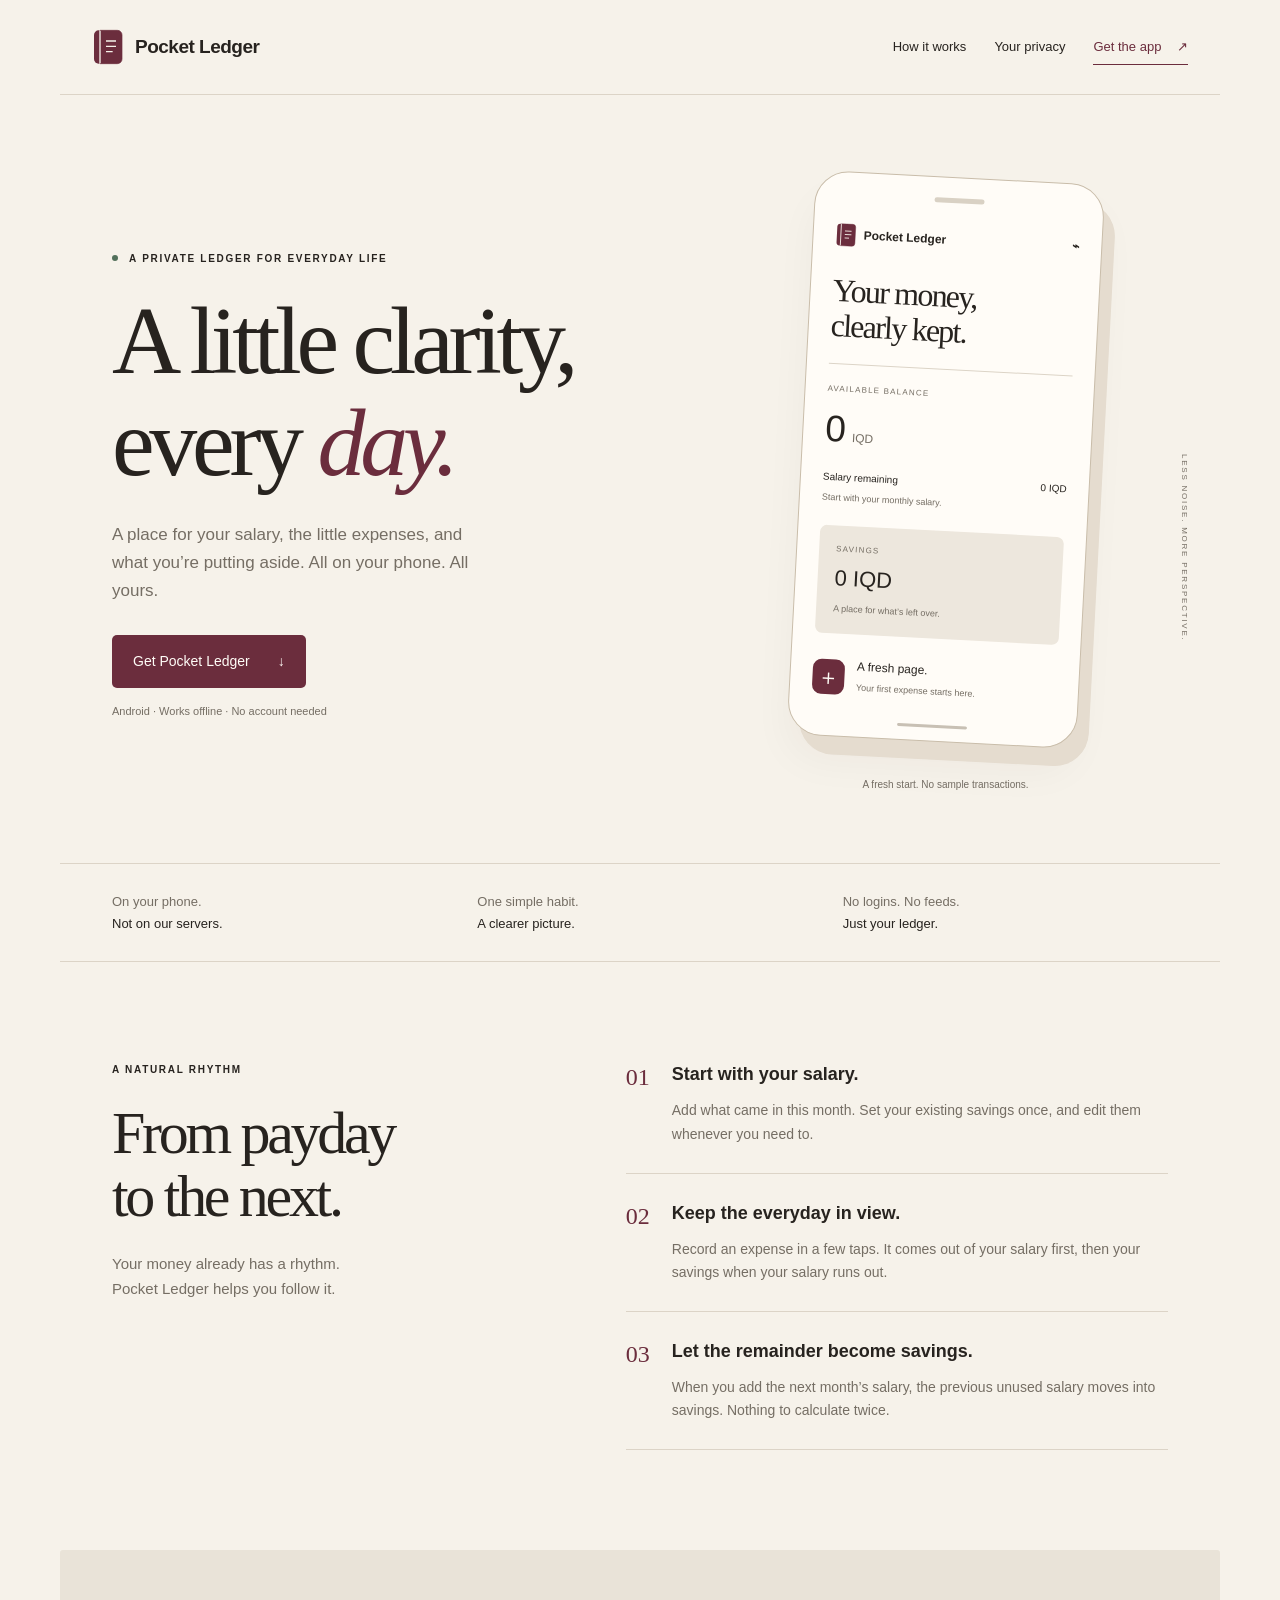
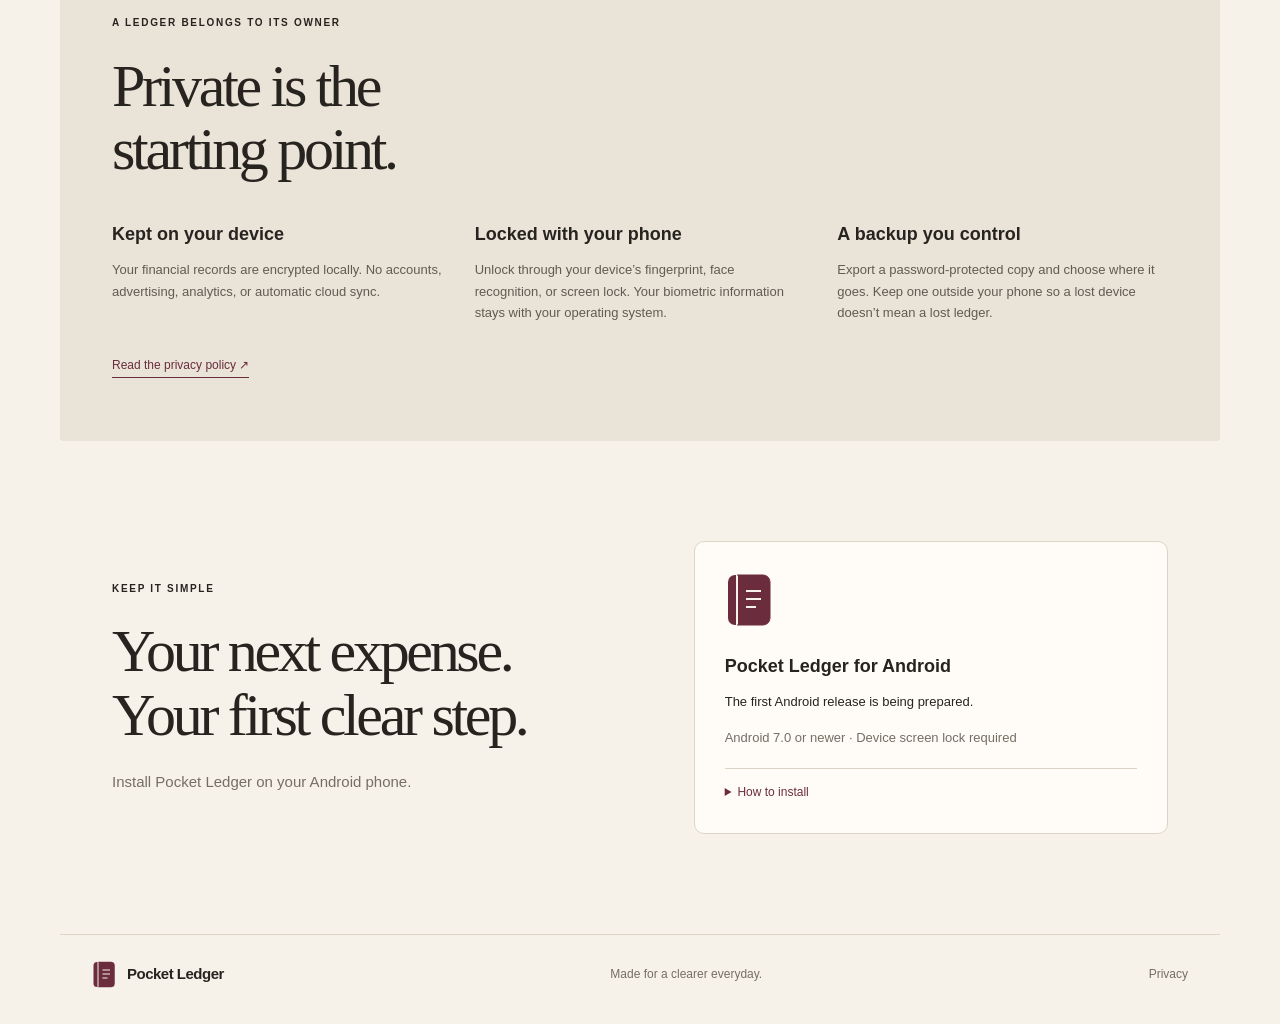
==== landing/index.html @ f889f4fb "Add offline Flutter expense tracker, landing page and cloud build workflows Include salary and savin" ====
<!doctype html>
<html lang="en"><head><meta charset="utf-8"><meta name="viewport" content="width=device-width,initial-scale=1"><meta name="description" content="Pocket Ledger is a private, offline expense tracker for Android. Keep your salary, expenses and savings clearly together."><meta name="theme-color" content="#6b2d3d"><title>Pocket Ledger — A little clarity, every day.</title><link rel="icon" href="icon.svg" type="image/svg+xml"><link rel="stylesheet" href="style.css"></head>
<body><header><a class="brand" href="#" aria-label="Pocket Ledger home"><img src="icon.svg" width="32" height="38" alt="">Pocket Ledger</a><nav aria-label="Main"><a href="#how">How it works</a><a href="#privacy">Your privacy</a><a class="nav-download" href="#download">Get the app <span aria-hidden="true">↗</span></a></nav></header>
<main><section class="hero"><div class="hero-copy"><p class="kicker"><span></span> A private ledger for everyday life</p><h1>A little clarity,<br>every <em>day.</em></h1><p class="intro">A place for your salary, the little expenses, and what you’re putting aside. All on your phone. All yours.</p><a class="button" href="#download">Get Pocket Ledger <span aria-hidden="true">↓</span></a><p class="quiet">Android · Works offline · No account needed</p></div><div class="hero-object"><div class="vertical-caption" aria-hidden="true">LESS NOISE. MORE PERSPECTIVE.</div><div class="phone" role="img" aria-label="Illustration of a new, empty Pocket Ledger: zero available balance, no salary yet, and zero savings."><div class="speaker"></div><div class="phone-head"><img src="icon.svg" width="21" height="25" alt=""> Pocket Ledger <span aria-hidden="true">⌁</span></div><h2>Your money,<br>clearly kept.</h2><div class="phone-rule"></div><p class="tiny-label">AVAILABLE BALANCE</p><div class="phone-money">0 <small>IQD</small></div><div class="phone-line"><span>Salary remaining</span><strong>0 IQD</strong></div><p class="phone-note">Start with your monthly salary.</p><div class="phone-savings"><p class="tiny-label">SAVINGS</p><strong>0 IQD</strong><p>A place for what’s left over.</p></div><div class="phone-empty"><span aria-hidden="true">＋</span><p>A fresh page.<br><small>Your first expense starts here.</small></p></div><div class="phone-bottom"></div></div><p class="object-caption">A fresh start. No sample transactions.</p></div></section>
<section class="principles" aria-label="App principles"><p>On your phone.<br><strong>Not on our servers.</strong></p><p>One simple habit.<br><strong>A clearer picture.</strong></p><p>No logins. No feeds.<br><strong>Just your ledger.</strong></p></section>
<section class="how" id="how"><div class="section-intro"><p class="kicker">A natural rhythm</p><h2>From payday<br>to the next.</h2><p>Your money already has a rhythm. Pocket Ledger helps you follow it.</p></div><div class="steps"><article><span class="number">01</span><div><h3>Start with your salary.</h3><p>Add what came in this month. Set your existing savings once, and edit them whenever you need to.</p></div></article><article><span class="number">02</span><div><h3>Keep the everyday in view.</h3><p>Record an expense in a few taps. It comes out of your salary first, then your savings when your salary runs out.</p></div></article><article><span class="number">03</span><div><h3>Let the remainder become savings.</h3><p>When you add the next month’s salary, the previous unused salary moves into savings. Nothing to calculate twice.</p></div></article></div></section>
<section class="privacy" id="privacy"><p class="kicker">A ledger belongs to its owner</p><h2>Private is the<br>starting point.</h2><div class="privacy-grid"><article><h3>Kept on your device</h3><p>Your financial records are encrypted locally. No accounts, advertising, analytics, or automatic cloud sync.</p></article><article><h3>Locked with your phone</h3><p>Unlock through your device’s fingerprint, face recognition, or screen lock. Your biometric information stays with your operating system.</p></article><article><h3>A backup you control</h3><p>Export a password-protected copy and choose where it goes. Keep one outside your phone so a lost device doesn’t mean a lost ledger.</p></article></div><a href="privacy.html">Read the privacy policy <span aria-hidden="true">↗</span></a></section>
<section class="download" id="download"><div><p class="kicker">Keep it simple</p><h2>Your next expense.<br>Your first clear step.</h2><p>Install Pocket Ledger on your Android phone.</p></div><div class="download-card"><img src="icon.svg" width="48" height="56" alt=""><h3>Pocket Ledger for Android</h3><p id="release-status" role="status">Checking release availability…</p><a id="apk-download" class="button" hidden download>Download Android APK <span aria-hidden="true">↓</span></a><p class="quiet" id="release-detail"></p><p class="quiet">Android 7.0 or newer · Device screen lock required</p><details><summary>How to install</summary><ol><li>Download the APK on your Android phone.</li><li>Open the downloaded file. If prompted, allow your browser to install this app.</li><li>Install and open Pocket Ledger. Authenticate with your device, choose your currency in Settings, and add your salary.</li><li>For future updates, install over the existing app. Back up first; do not uninstall.</li></ol></details><details id="checksum-panel" hidden><summary>Verify the download</summary><p>SHA-256</p><code id="checksum"></code></details></div></section>
</main><footer><a class="brand" href="#"><img src="icon.svg" width="24" height="29" alt="">Pocket Ledger</a><p>Made for a clearer everyday.</p><a href="privacy.html">Privacy</a></footer><script src="release.js"></script></body></html>
---- landing/style.css ----
:root{--paper:#f6f2ea;--ink:#27231f;--muted:#756e64;--wine:#6b2d3d;--line:#dcd4c7;--white:#fffcf7}*{box-sizing:border-box}html{scroll-behavior:smooth;scroll-padding-top:24px}body{margin:0;background:var(--paper);color:var(--ink);font:15px/1.65 -apple-system,BlinkMacSystemFont,"Segoe UI",sans-serif}a{color:inherit;text-decoration:none}a:focus-visible,summary:focus-visible{outline:3px solid #a86e57;outline-offset:6px}header,main,footer{max-width:1160px;margin:auto}header{padding:28px 32px;display:flex;align-items:center;justify-content:space-between;border-bottom:1px solid var(--line)}.brand{display:inline-flex;align-items:center;gap:11px;font-size:19px;font-weight:650;letter-spacing:-.5px}nav{display:flex;align-items:center;gap:28px;font-size:13px}nav a:hover{text-decoration:underline}.nav-download{border-bottom:1px solid var(--wine);padding:7px 0;color:var(--wine)}.nav-download span{margin-left:12px}h1,h2{font-family:Georgia,"Times New Roman",serif;font-weight:400;letter-spacing:-.055em;line-height:1.06;margin:0}h1{font-size:clamp(60px,7.8vw,96px)}h1 em{color:var(--wine);font-weight:400}h2{font-size:clamp(40px,4.9vw,60px)}h3{font-size:18px;line-height:1.4;font-weight:550;margin:0 0 12px}p{margin:0}button,a,summary{touch-action:manipulation}.hero{padding:82px 52px 70px;display:grid;grid-template-columns:1.25fr 1fr;gap:55px;align-items:center}.kicker{font-size:10px;letter-spacing:.17em;text-transform:uppercase;font-weight:650;margin-bottom:23px}.kicker>span{display:inline-block;width:6px;height:6px;border-radius:50%;background:#52705b;margin:0 7px 1px 0}.intro{font-size:17px;color:var(--muted);max-width:385px;margin:27px 0 30px}.button{background:var(--wine);color:var(--white);display:inline-flex;align-items:center;justify-content:space-between;gap:28px;border-radius:5px;padding:15px 21px;font-size:14px}.button:hover{background:#51212e}.quiet{font-size:11px;color:var(--muted);margin-top:14px}.hero-object{position:relative;padding:0 12px}.phone{background:var(--white);width:290px;max-width:100%;padding:20px 22px 13px;border:1px solid #c9bdaa;border-radius:34px;box-shadow:12px 18px 0 #e5dccf,0 25px 40px #27231f0a;transform:rotate(3deg);margin:auto}.speaker{background:#d9d1c4;width:50px;height:5px;border-radius:5px;margin:0 auto 25px}.phone-head{display:flex;align-items:center;gap:7px;font-size:12px;font-weight:600}.phone-head span{margin-left:auto}.phone h2{font-size:32px;margin:26px 0 20px;line-height:1.1}.phone-rule{height:1px;background:var(--line);margin-bottom:18px}.tiny-label{font-size:8px;letter-spacing:.15em;color:var(--muted)}.phone-money{font-size:37px;letter-spacing:-2px;margin:2px 0 10px}.phone-money small{font-size:12px;letter-spacing:0;color:var(--muted)}.phone-line{display:flex;justify-content:space-between;font-size:10px}.phone-line strong{font-weight:500}.phone-note{font-size:9px;color:var(--muted);margin:5px 0 20px}.phone-savings{padding:17px;background:#ede7dd;border-radius:7px}.phone-savings strong{display:block;font-size:22px;font-weight:400;margin:5px 0}.phone-savings>p:last-child{font-size:9px;color:var(--muted)}.phone-empty{display:flex;align-items:center;gap:12px;padding:23px 0 18px;font-size:12px}.phone-empty>span{background:var(--wine);color:var(--white);border-radius:9px;font-size:22px;width:32px;height:35px;text-align:center}.phone-empty small{font-size:9px;color:var(--muted)}.phone-bottom{height:3px;width:70px;background:#c8c0b4;margin:5px auto 0;border-radius:5px}.vertical-caption{position:absolute;right:-23px;top:45%;writing-mode:vertical-rl;font-size:8px;letter-spacing:.22em;color:var(--muted)}.object-caption{text-align:center;font-size:10px;margin-top:35px;color:var(--muted)}.principles{display:grid;grid-template-columns:repeat(3,1fr);border-block:1px solid var(--line);padding:27px 52px;gap:40px;color:var(--muted);font-size:13px}.principles strong{font-weight:500;color:var(--ink)}.how{padding:100px 52px;display:grid;grid-template-columns:1fr 1.25fr;gap:80px}.section-intro>p:last-child{color:var(--muted);max-width:250px;margin-top:23px}.steps article{display:flex;gap:22px;padding:0 0 27px;margin-bottom:27px;border-bottom:1px solid var(--line)}.steps article:last-child{margin-bottom:0}.steps p{font-size:14px;color:var(--muted)}.number{font-family:Georgia,serif;color:var(--wine);font-size:24px;line-height:1.3}.privacy{padding:65px 52px;background:#e9e3d8;border-radius:3px}.privacy-grid{display:grid;grid-template-columns:repeat(3,1fr);gap:32px;margin:40px 0 28px}.privacy-grid p{font-size:13px;color:#625b52}.privacy>a{font-size:12px;color:var(--wine);border-bottom:1px solid var(--wine);padding-bottom:5px}.download{padding:100px 52px;display:grid;grid-template-columns:1.1fr 1fr;gap:60px;align-items:center}.download>div>p:last-child{margin-top:22px;color:var(--muted)}.download-card{padding:30px;border:1px solid var(--line);background:var(--white);border-radius:10px}.download-card>img{margin-bottom:18px}.download-card>p{font-size:13px}.download-card>.button{width:100%;margin-top:20px}details{border-top:1px solid var(--line);margin-top:20px;padding-top:14px;font-size:12px}summary{cursor:pointer;color:var(--wine)}ol{padding-left:18px;color:var(--muted)}li{margin:10px 0}code{font-size:10px;word-break:break-all}footer{padding:25px 32px 35px;border-top:1px solid var(--line);display:flex;justify-content:space-between;align-items:center;font-size:12px;color:var(--muted)}footer .brand{font-size:15px;color:var(--ink)}[hidden]{display:none!important}.policy{max-width:760px;padding:65px 25px}.policy h1{font-size:50px;margin-bottom:25px}.policy h2{font:500 23px/1.3 -apple-system,BlinkMacSystemFont,"Segoe UI",sans-serif;letter-spacing:0;margin:30px 0 12px}.policy p{margin-bottom:14px;color:var(--muted)}@media(max-width:800px){.hero{padding:55px 28px;gap:25px}.how{padding:65px 28px;gap:35px}.privacy{padding:45px 28px}.download{padding:65px 28px;gap:25px}.vertical-caption{display:none}.phone{width:265px;padding:20px}.principles{padding:25px 28px;gap:20px}nav{gap:16px}h1{font-size:65px}}@media(max-width:600px){header{padding:20px}nav>a:not(.nav-download){display:none}.brand{font-size:17px}.hero{grid-template-columns:1fr;padding:46px 24px 45px;gap:45px}h1{font-size:65px}.intro{font-size:16px}.phone{width:270px}.hero-object{padding:0}.principles{padding:24px;gap:17px;font-size:11px}.how{grid-template-columns:1fr;padding:58px 24px;gap:35px}.section-intro>p:last-child{max-width:100%}.privacy{margin:0 12px;padding:36px 24px}.privacy-grid{grid-template-columns:1fr;gap:26px;margin-top:30px}.download{grid-template-columns:1fr;padding:58px 24px;gap:32px}footer{padding:24px;flex-wrap:wrap;gap:20px}footer>p{order:3;width:100%}.download-card{padding:24px}}@media(prefers-reduced-motion:reduce){html{scroll-behavior:auto}}
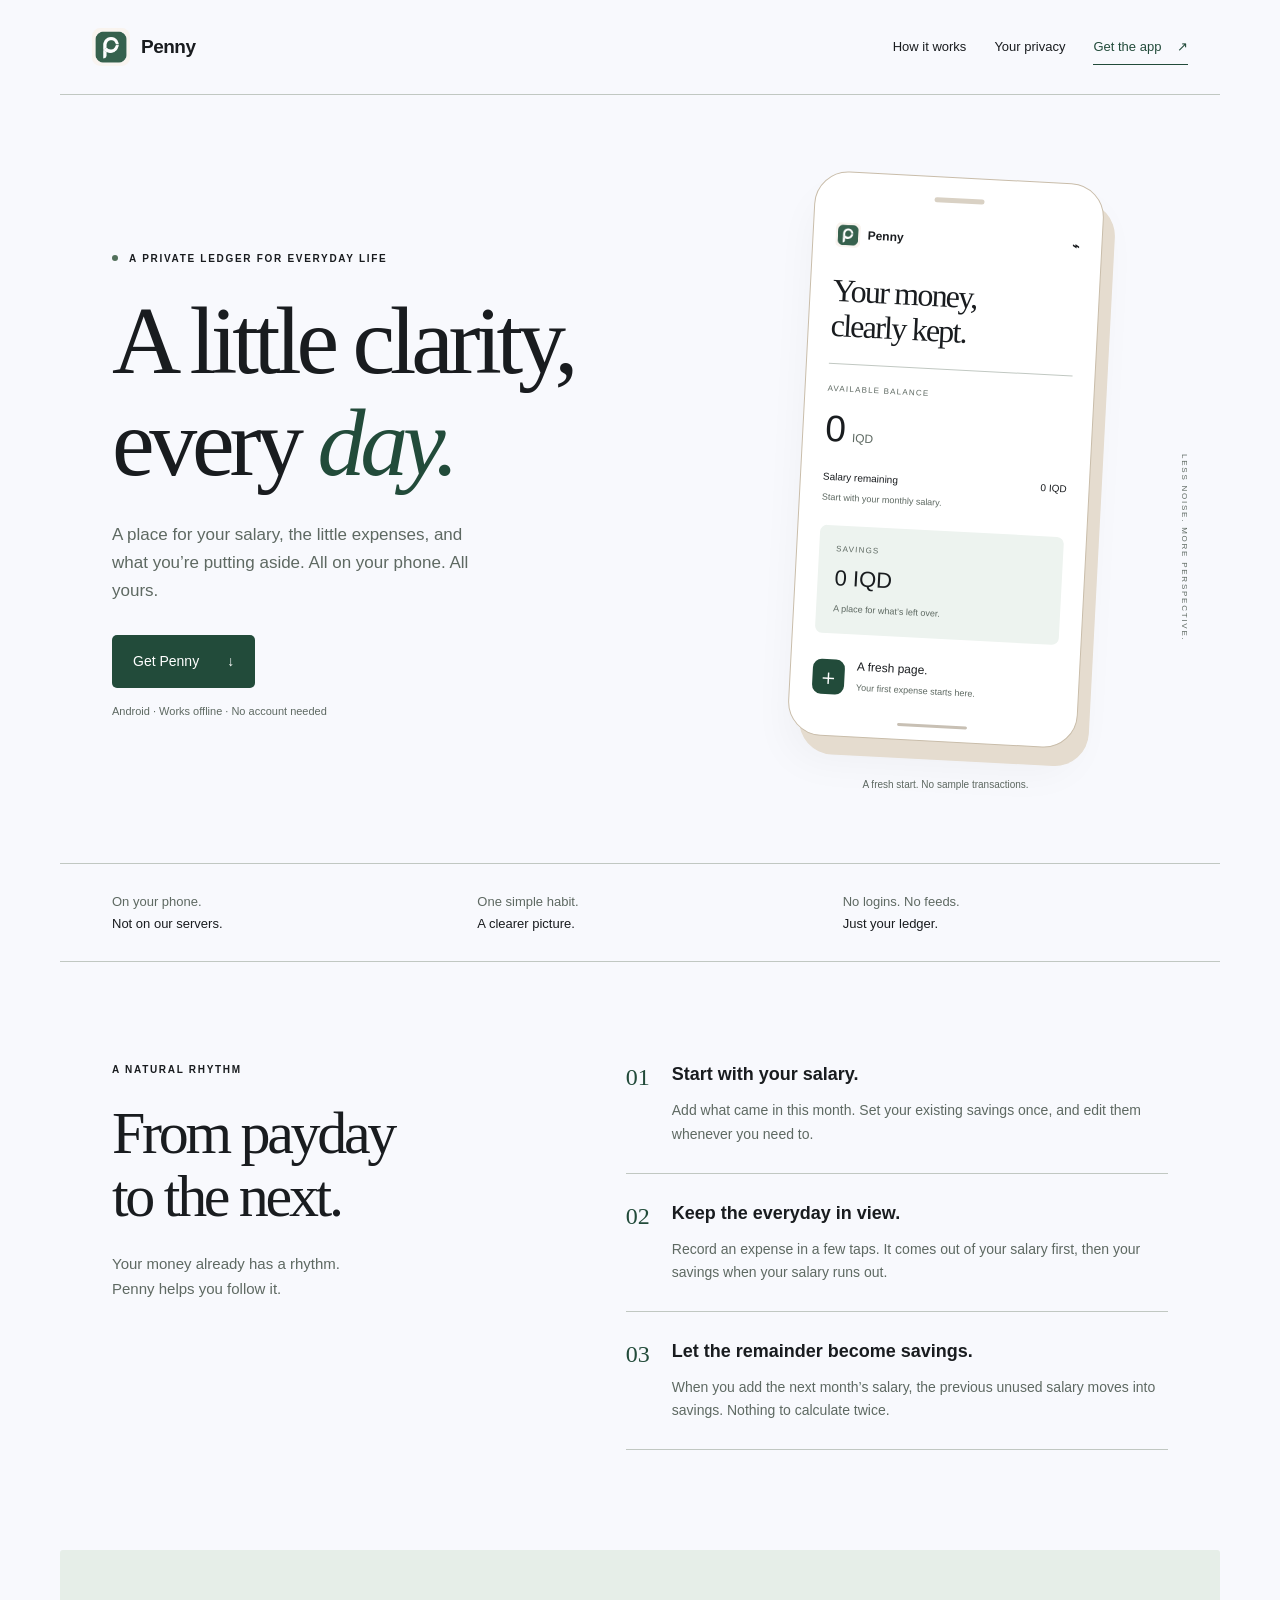
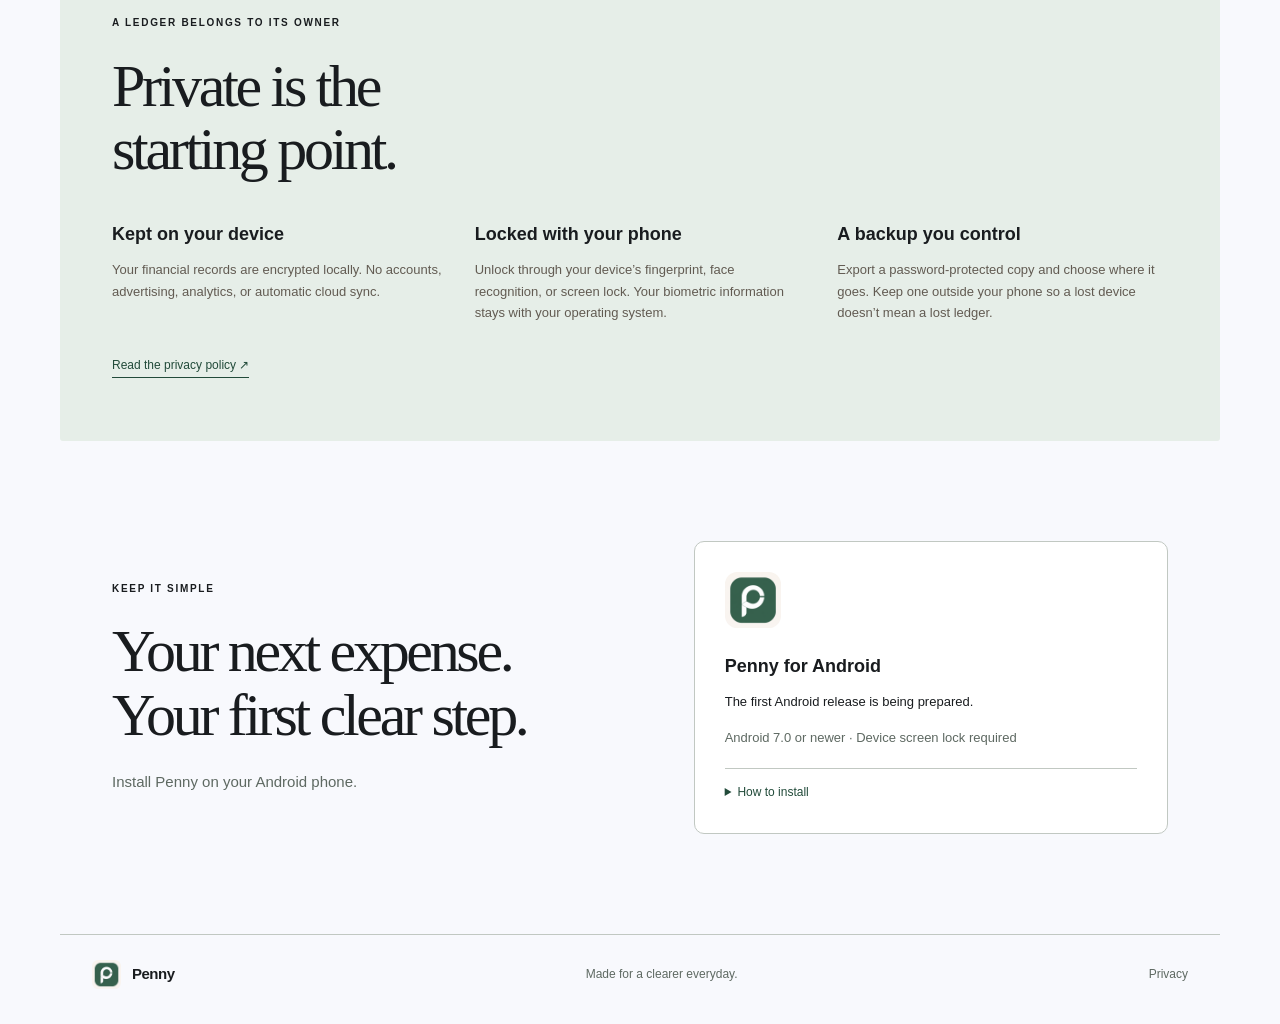
==== commit ee304a75: "Update Penny branding and fix packaged website" ====
--- a/landing/index.html
+++ b/landing/index.html
@@ -1,9 +1,9 @@
 <!doctype html>
-<html lang="en"><head><meta charset="utf-8"><meta name="viewport" content="width=device-width,initial-scale=1"><meta name="description" content="Pocket Ledger is a private, offline expense tracker for Android. Keep your salary, expenses and savings clearly together."><meta name="theme-color" content="#6b2d3d"><title>Pocket Ledger — A little clarity, every day.</title><link rel="icon" href="icon.svg" type="image/svg+xml"><link rel="stylesheet" href="style.css"></head>
-<body><header><a class="brand" href="#" aria-label="Pocket Ledger home"><img src="icon.svg" width="32" height="38" alt="">Pocket Ledger</a><nav aria-label="Main"><a href="#how">How it works</a><a href="#privacy">Your privacy</a><a class="nav-download" href="#download">Get the app <span aria-hidden="true">↗</span></a></nav></header>
-<main><section class="hero"><div class="hero-copy"><p class="kicker"><span></span> A private ledger for everyday life</p><h1>A little clarity,<br>every <em>day.</em></h1><p class="intro">A place for your salary, the little expenses, and what you’re putting aside. All on your phone. All yours.</p><a class="button" href="#download">Get Pocket Ledger <span aria-hidden="true">↓</span></a><p class="quiet">Android · Works offline · No account needed</p></div><div class="hero-object"><div class="vertical-caption" aria-hidden="true">LESS NOISE. MORE PERSPECTIVE.</div><div class="phone" role="img" aria-label="Illustration of a new, empty Pocket Ledger: zero available balance, no salary yet, and zero savings."><div class="speaker"></div><div class="phone-head"><img src="icon.svg" width="21" height="25" alt=""> Pocket Ledger <span aria-hidden="true">⌁</span></div><h2>Your money,<br>clearly kept.</h2><div class="phone-rule"></div><p class="tiny-label">AVAILABLE BALANCE</p><div class="phone-money">0 <small>IQD</small></div><div class="phone-line"><span>Salary remaining</span><strong>0 IQD</strong></div><p class="phone-note">Start with your monthly salary.</p><div class="phone-savings"><p class="tiny-label">SAVINGS</p><strong>0 IQD</strong><p>A place for what’s left over.</p></div><div class="phone-empty"><span aria-hidden="true">＋</span><p>A fresh page.<br><small>Your first expense starts here.</small></p></div><div class="phone-bottom"></div></div><p class="object-caption">A fresh start. No sample transactions.</p></div></section>
+<html lang="en"><head><meta charset="utf-8"><meta name="viewport" content="width=device-width,initial-scale=1"><meta name="description" content="Penny is a private, offline expense tracker for Android. Keep your salary, expenses and savings clearly together."><meta name="theme-color" content="#224b3a"><title>Penny — A little clarity, every day.</title><link rel="icon" href="logo.png" type="image/png"><link rel="stylesheet" href="style.css"></head>
+<body><header><a class="brand" href="#" aria-label="Penny home"><img src="logo.png" width="38" height="38" alt="">Penny</a><nav aria-label="Main"><a href="#how">How it works</a><a href="#privacy">Your privacy</a><a class="nav-download" href="#download">Get the app <span aria-hidden="true">↗</span></a></nav></header>
+<main><section class="hero"><div class="hero-copy"><p class="kicker"><span></span> A private ledger for everyday life</p><h1>A little clarity,<br>every <em>day.</em></h1><p class="intro">A place for your salary, the little expenses, and what you’re putting aside. All on your phone. All yours.</p><a class="button" href="#download">Get Penny <span aria-hidden="true">↓</span></a><p class="quiet">Android · Works offline · No account needed</p></div><div class="hero-object"><div class="vertical-caption" aria-hidden="true">LESS NOISE. MORE PERSPECTIVE.</div><div class="phone" role="img" aria-label="Illustration of a new, empty Penny: zero available balance, no salary yet, and zero savings."><div class="speaker"></div><div class="phone-head"><img src="logo.png" width="25" height="25" alt=""> Penny <span aria-hidden="true">⌁</span></div><h2>Your money,<br>clearly kept.</h2><div class="phone-rule"></div><p class="tiny-label">AVAILABLE BALANCE</p><div class="phone-money">0 <small>IQD</small></div><div class="phone-line"><span>Salary remaining</span><strong>0 IQD</strong></div><p class="phone-note">Start with your monthly salary.</p><div class="phone-savings"><p class="tiny-label">SAVINGS</p><strong>0 IQD</strong><p>A place for what’s left over.</p></div><div class="phone-empty"><span aria-hidden="true">＋</span><p>A fresh page.<br><small>Your first expense starts here.</small></p></div><div class="phone-bottom"></div></div><p class="object-caption">A fresh start. No sample transactions.</p></div></section>
 <section class="principles" aria-label="App principles"><p>On your phone.<br><strong>Not on our servers.</strong></p><p>One simple habit.<br><strong>A clearer picture.</strong></p><p>No logins. No feeds.<br><strong>Just your ledger.</strong></p></section>
-<section class="how" id="how"><div class="section-intro"><p class="kicker">A natural rhythm</p><h2>From payday<br>to the next.</h2><p>Your money already has a rhythm. Pocket Ledger helps you follow it.</p></div><div class="steps"><article><span class="number">01</span><div><h3>Start with your salary.</h3><p>Add what came in this month. Set your existing savings once, and edit them whenever you need to.</p></div></article><article><span class="number">02</span><div><h3>Keep the everyday in view.</h3><p>Record an expense in a few taps. It comes out of your salary first, then your savings when your salary runs out.</p></div></article><article><span class="number">03</span><div><h3>Let the remainder become savings.</h3><p>When you add the next month’s salary, the previous unused salary moves into savings. Nothing to calculate twice.</p></div></article></div></section>
+<section class="how" id="how"><div class="section-intro"><p class="kicker">A natural rhythm</p><h2>From payday<br>to the next.</h2><p>Your money already has a rhythm. Penny helps you follow it.</p></div><div class="steps"><article><span class="number">01</span><div><h3>Start with your salary.</h3><p>Add what came in this month. Set your existing savings once, and edit them whenever you need to.</p></div></article><article><span class="number">02</span><div><h3>Keep the everyday in view.</h3><p>Record an expense in a few taps. It comes out of your salary first, then your savings when your salary runs out.</p></div></article><article><span class="number">03</span><div><h3>Let the remainder become savings.</h3><p>When you add the next month’s salary, the previous unused salary moves into savings. Nothing to calculate twice.</p></div></article></div></section>
 <section class="privacy" id="privacy"><p class="kicker">A ledger belongs to its owner</p><h2>Private is the<br>starting point.</h2><div class="privacy-grid"><article><h3>Kept on your device</h3><p>Your financial records are encrypted locally. No accounts, advertising, analytics, or automatic cloud sync.</p></article><article><h3>Locked with your phone</h3><p>Unlock through your device’s fingerprint, face recognition, or screen lock. Your biometric information stays with your operating system.</p></article><article><h3>A backup you control</h3><p>Export a password-protected copy and choose where it goes. Keep one outside your phone so a lost device doesn’t mean a lost ledger.</p></article></div><a href="privacy.html">Read the privacy policy <span aria-hidden="true">↗</span></a></section>
-<section class="download" id="download"><div><p class="kicker">Keep it simple</p><h2>Your next expense.<br>Your first clear step.</h2><p>Install Pocket Ledger on your Android phone.</p></div><div class="download-card"><img src="icon.svg" width="48" height="56" alt=""><h3>Pocket Ledger for Android</h3><p id="release-status" role="status">Checking release availability…</p><a id="apk-download" class="button" hidden download>Download Android APK <span aria-hidden="true">↓</span></a><p class="quiet" id="release-detail"></p><p class="quiet">Android 7.0 or newer · Device screen lock required</p><details><summary>How to install</summary><ol><li>Download the APK on your Android phone.</li><li>Open the downloaded file. If prompted, allow your browser to install this app.</li><li>Install and open Pocket Ledger. Authenticate with your device, choose your currency in Settings, and add your salary.</li><li>For future updates, install over the existing app. Back up first; do not uninstall.</li></ol></details><details id="checksum-panel" hidden><summary>Verify the download</summary><p>SHA-256</p><code id="checksum"></code></details></div></section>
-</main><footer><a class="brand" href="#"><img src="icon.svg" width="24" height="29" alt="">Pocket Ledger</a><p>Made for a clearer everyday.</p><a href="privacy.html">Privacy</a></footer><script src="release.js"></script></body></html>
+<section class="download" id="download"><div><p class="kicker">Keep it simple</p><h2>Your next expense.<br>Your first clear step.</h2><p>Install Penny on your Android phone.</p></div><div class="download-card"><img src="logo.png" width="56" height="56" alt=""><h3>Penny for Android</h3><p id="release-status" role="status">Checking release availability…</p><a id="apk-download" class="button" hidden download>Download Android APK <span aria-hidden="true">↓</span></a><p class="quiet" id="release-detail"></p><p class="quiet">Android 7.0 or newer · Device screen lock required</p><details><summary>How to install</summary><ol><li>Download the APK on your Android phone.</li><li>Open the downloaded file. If prompted, allow your browser to install this app.</li><li>Install and open Penny. Authenticate with your device, choose your currency in Settings, and add your salary.</li><li>For future updates, install over the existing app. Back up first; do not uninstall.</li></ol></details><details id="checksum-panel" hidden><summary>Verify the download</summary><p>SHA-256</p><code id="checksum"></code></details></div></section>
+</main><footer><a class="brand" href="#"><img src="logo.png" width="29" height="29" alt="">Penny</a><p>Made for a clearer everyday.</p><a href="privacy.html">Privacy</a></footer><script src="release-data.js"></script><script src="release.js"></script></body></html>
--- a/landing/style.css
+++ b/landing/style.css
@@ -1 +1,3 @@
-:root{--paper:#f6f2ea;--ink:#27231f;--muted:#756e64;--wine:#6b2d3d;--line:#dcd4c7;--white:#fffcf7}*{box-sizing:border-box}html{scroll-behavior:smooth;scroll-padding-top:24px}body{margin:0;background:var(--paper);color:var(--ink);font:15px/1.65 -apple-system,BlinkMacSystemFont,"Segoe UI",sans-serif}a{color:inherit;text-decoration:none}a:focus-visible,summary:focus-visible{outline:3px solid #a86e57;outline-offset:6px}header,main,footer{max-width:1160px;margin:auto}header{padding:28px 32px;display:flex;align-items:center;justify-content:space-between;border-bottom:1px solid var(--line)}.brand{display:inline-flex;align-items:center;gap:11px;font-size:19px;font-weight:650;letter-spacing:-.5px}nav{display:flex;align-items:center;gap:28px;font-size:13px}nav a:hover{text-decoration:underline}.nav-download{border-bottom:1px solid var(--wine);padding:7px 0;color:var(--wine)}.nav-download span{margin-left:12px}h1,h2{font-family:Georgia,"Times New Roman",serif;font-weight:400;letter-spacing:-.055em;line-height:1.06;margin:0}h1{font-size:clamp(60px,7.8vw,96px)}h1 em{color:var(--wine);font-weight:400}h2{font-size:clamp(40px,4.9vw,60px)}h3{font-size:18px;line-height:1.4;font-weight:550;margin:0 0 12px}p{margin:0}button,a,summary{touch-action:manipulation}.hero{padding:82px 52px 70px;display:grid;grid-template-columns:1.25fr 1fr;gap:55px;align-items:center}.kicker{font-size:10px;letter-spacing:.17em;text-transform:uppercase;font-weight:650;margin-bottom:23px}.kicker>span{display:inline-block;width:6px;height:6px;border-radius:50%;background:#52705b;margin:0 7px 1px 0}.intro{font-size:17px;color:var(--muted);max-width:385px;margin:27px 0 30px}.button{background:var(--wine);color:var(--white);display:inline-flex;align-items:center;justify-content:space-between;gap:28px;border-radius:5px;padding:15px 21px;font-size:14px}.button:hover{background:#51212e}.quiet{font-size:11px;color:var(--muted);margin-top:14px}.hero-object{position:relative;padding:0 12px}.phone{background:var(--white);width:290px;max-width:100%;padding:20px 22px 13px;border:1px solid #c9bdaa;border-radius:34px;box-shadow:12px 18px 0 #e5dccf,0 25px 40px #27231f0a;transform:rotate(3deg);margin:auto}.speaker{background:#d9d1c4;width:50px;height:5px;border-radius:5px;margin:0 auto 25px}.phone-head{display:flex;align-items:center;gap:7px;font-size:12px;font-weight:600}.phone-head span{margin-left:auto}.phone h2{font-size:32px;margin:26px 0 20px;line-height:1.1}.phone-rule{height:1px;background:var(--line);margin-bottom:18px}.tiny-label{font-size:8px;letter-spacing:.15em;color:var(--muted)}.phone-money{font-size:37px;letter-spacing:-2px;margin:2px 0 10px}.phone-money small{font-size:12px;letter-spacing:0;color:var(--muted)}.phone-line{display:flex;justify-content:space-between;font-size:10px}.phone-line strong{font-weight:500}.phone-note{font-size:9px;color:var(--muted);margin:5px 0 20px}.phone-savings{padding:17px;background:#ede7dd;border-radius:7px}.phone-savings strong{display:block;font-size:22px;font-weight:400;margin:5px 0}.phone-savings>p:last-child{font-size:9px;color:var(--muted)}.phone-empty{display:flex;align-items:center;gap:12px;padding:23px 0 18px;font-size:12px}.phone-empty>span{background:var(--wine);color:var(--white);border-radius:9px;font-size:22px;width:32px;height:35px;text-align:center}.phone-empty small{font-size:9px;color:var(--muted)}.phone-bottom{height:3px;width:70px;background:#c8c0b4;margin:5px auto 0;border-radius:5px}.vertical-caption{position:absolute;right:-23px;top:45%;writing-mode:vertical-rl;font-size:8px;letter-spacing:.22em;color:var(--muted)}.object-caption{text-align:center;font-size:10px;margin-top:35px;color:var(--muted)}.principles{display:grid;grid-template-columns:repeat(3,1fr);border-block:1px solid var(--line);padding:27px 52px;gap:40px;color:var(--muted);font-size:13px}.principles strong{font-weight:500;color:var(--ink)}.how{padding:100px 52px;display:grid;grid-template-columns:1fr 1.25fr;gap:80px}.section-intro>p:last-child{color:var(--muted);max-width:250px;margin-top:23px}.steps article{display:flex;gap:22px;padding:0 0 27px;margin-bottom:27px;border-bottom:1px solid var(--line)}.steps article:last-child{margin-bottom:0}.steps p{font-size:14px;color:var(--muted)}.number{font-family:Georgia,serif;color:var(--wine);font-size:24px;line-height:1.3}.privacy{padding:65px 52px;background:#e9e3d8;border-radius:3px}.privacy-grid{display:grid;grid-template-columns:repeat(3,1fr);gap:32px;margin:40px 0 28px}.privacy-grid p{font-size:13px;color:#625b52}.privacy>a{font-size:12px;color:var(--wine);border-bottom:1px solid var(--wine);padding-bottom:5px}.download{padding:100px 52px;display:grid;grid-template-columns:1.1fr 1fr;gap:60px;align-items:center}.download>div>p:last-child{margin-top:22px;color:var(--muted)}.download-card{padding:30px;border:1px solid var(--line);background:var(--white);border-radius:10px}.download-card>img{margin-bottom:18px}.download-card>p{font-size:13px}.download-card>.button{width:100%;margin-top:20px}details{border-top:1px solid var(--line);margin-top:20px;padding-top:14px;font-size:12px}summary{cursor:pointer;color:var(--wine)}ol{padding-left:18px;color:var(--muted)}li{margin:10px 0}code{font-size:10px;word-break:break-all}footer{padding:25px 32px 35px;border-top:1px solid var(--line);display:flex;justify-content:space-between;align-items:center;font-size:12px;color:var(--muted)}footer .brand{font-size:15px;color:var(--ink)}[hidden]{display:none!important}.policy{max-width:760px;padding:65px 25px}.policy h1{font-size:50px;margin-bottom:25px}.policy h2{font:500 23px/1.3 -apple-system,BlinkMacSystemFont,"Segoe UI",sans-serif;letter-spacing:0;margin:30px 0 12px}.policy p{margin-bottom:14px;color:var(--muted)}@media(max-width:800px){.hero{padding:55px 28px;gap:25px}.how{padding:65px 28px;gap:35px}.privacy{padding:45px 28px}.download{padding:65px 28px;gap:25px}.vertical-caption{display:none}.phone{width:265px;padding:20px}.principles{padding:25px 28px;gap:20px}nav{gap:16px}h1{font-size:65px}}@media(max-width:600px){header{padding:20px}nav>a:not(.nav-download){display:none}.brand{font-size:17px}.hero{grid-template-columns:1fr;padding:46px 24px 45px;gap:45px}h1{font-size:65px}.intro{font-size:16px}.phone{width:270px}.hero-object{padding:0}.principles{padding:24px;gap:17px;font-size:11px}.how{grid-template-columns:1fr;padding:58px 24px;gap:35px}.section-intro>p:last-child{max-width:100%}.privacy{margin:0 12px;padding:36px 24px}.privacy-grid{grid-template-columns:1fr;gap:26px;margin-top:30px}.download{grid-template-columns:1fr;padding:58px 24px;gap:32px}footer{padding:24px;flex-wrap:wrap;gap:20px}footer>p{order:3;width:100%}.download-card{padding:24px}}@media(prefers-reduced-motion:reduce){html{scroll-behavior:auto}}
+:root{--paper:#f8f9fd;--ink:#191c1f;--muted:#5e6962;--wine:#224b3a;--line:#c1c8c2;--white:#ffffff}*{box-sizing:border-box}html{scroll-behavior:smooth;scroll-padding-top:24px}body{margin:0;background:var(--paper);color:var(--ink);font:15px/1.65 -apple-system,BlinkMacSystemFont,"Segoe UI",sans-serif}a{color:inherit;text-decoration:none}a:focus-visible,summary:focus-visible{outline:3px solid #3a6351;outline-offset:6px}header,main,footer{max-width:1160px;margin:auto}header{padding:28px 32px;display:flex;align-items:center;justify-content:space-between;border-bottom:1px solid var(--line)}.brand{display:inline-flex;align-items:center;gap:11px;font-size:19px;font-weight:650;letter-spacing:-.5px}nav{display:flex;align-items:center;gap:28px;font-size:13px}nav a:hover{text-decoration:underline}.nav-download{border-bottom:1px solid var(--wine);padding:7px 0;color:var(--wine)}.nav-download span{margin-left:12px}h1,h2{font-family:Georgia,"Times New Roman",serif;font-weight:400;letter-spacing:-.055em;line-height:1.06;margin:0}h1{font-size:clamp(60px,7.8vw,96px)}h1 em{color:var(--wine);font-weight:400}h2{font-size:clamp(40px,4.9vw,60px)}h3{font-size:18px;line-height:1.4;font-weight:550;margin:0 0 12px}p{margin:0}button,a,summary{touch-action:manipulation}.hero{padding:82px 52px 70px;display:grid;grid-template-columns:1.25fr 1fr;gap:55px;align-items:center}.kicker{font-size:10px;letter-spacing:.17em;text-transform:uppercase;font-weight:650;margin-bottom:23px}.kicker>span{display:inline-block;width:6px;height:6px;border-radius:50%;background:#52705b;margin:0 7px 1px 0}.intro{font-size:17px;color:var(--muted);max-width:385px;margin:27px 0 30px}.button{background:var(--wine);color:var(--white);display:inline-flex;align-items:center;justify-content:space-between;gap:28px;border-radius:5px;padding:15px 21px;font-size:14px}.button:hover{background:#3a6351}.quiet{font-size:11px;color:var(--muted);margin-top:14px}.hero-object{position:relative;padding:0 12px}.phone{background:var(--white);width:290px;max-width:100%;padding:20px 22px 13px;border:1px solid #c9bdaa;border-radius:34px;box-shadow:12px 18px 0 #e5dccf,0 25px 40px #191c1f0a;transform:rotate(3deg);margin:auto}.speaker{background:#d9d1c4;width:50px;height:5px;border-radius:5px;margin:0 auto 25px}.phone-head{display:flex;align-items:center;gap:7px;font-size:12px;font-weight:600}.phone-head span{margin-left:auto}.phone h2{font-size:32px;margin:26px 0 20px;line-height:1.1}.phone-rule{height:1px;background:var(--line);margin-bottom:18px}.tiny-label{font-size:8px;letter-spacing:.15em;color:var(--muted)}.phone-money{font-size:37px;letter-spacing:-2px;margin:2px 0 10px}.phone-money small{font-size:12px;letter-spacing:0;color:var(--muted)}.phone-line{display:flex;justify-content:space-between;font-size:10px}.phone-line strong{font-weight:500}.phone-note{font-size:9px;color:var(--muted);margin:5px 0 20px}.phone-savings{padding:17px;background:#edf3ef;border-radius:7px}.phone-savings strong{display:block;font-size:22px;font-weight:400;margin:5px 0}.phone-savings>p:last-child{font-size:9px;color:var(--muted)}.phone-empty{display:flex;align-items:center;gap:12px;padding:23px 0 18px;font-size:12px}.phone-empty>span{background:var(--wine);color:var(--white);border-radius:9px;font-size:22px;width:32px;height:35px;text-align:center}.phone-empty small{font-size:9px;color:var(--muted)}.phone-bottom{height:3px;width:70px;background:#c8c0b4;margin:5px auto 0;border-radius:5px}.vertical-caption{position:absolute;right:-23px;top:45%;writing-mode:vertical-rl;font-size:8px;letter-spacing:.22em;color:var(--muted)}.object-caption{text-align:center;font-size:10px;margin-top:35px;color:var(--muted)}.principles{display:grid;grid-template-columns:repeat(3,1fr);border-block:1px solid var(--line);padding:27px 52px;gap:40px;color:var(--muted);font-size:13px}.principles strong{font-weight:500;color:var(--ink)}.how{padding:100px 52px;display:grid;grid-template-columns:1fr 1.25fr;gap:80px}.section-intro>p:last-child{color:var(--muted);max-width:250px;margin-top:23px}.steps article{display:flex;gap:22px;padding:0 0 27px;margin-bottom:27px;border-bottom:1px solid var(--line)}.steps article:last-child{margin-bottom:0}.steps p{font-size:14px;color:var(--muted)}.number{font-family:Georgia,serif;color:var(--wine);font-size:24px;line-height:1.3}.privacy{padding:65px 52px;background:#e6eee8;border-radius:3px}.privacy-grid{display:grid;grid-template-columns:repeat(3,1fr);gap:32px;margin:40px 0 28px}.privacy-grid p{font-size:13px;color:#625b52}.privacy>a{font-size:12px;color:var(--wine);border-bottom:1px solid var(--wine);padding-bottom:5px}.download{padding:100px 52px;display:grid;grid-template-columns:1.1fr 1fr;gap:60px;align-items:center}.download>div>p:last-child{margin-top:22px;color:var(--muted)}.download-card{padding:30px;border:1px solid var(--line);background:var(--white);border-radius:10px}.download-card>img{margin-bottom:18px}.download-card>p{font-size:13px}.download-card>.button{width:100%;margin-top:20px}details{border-top:1px solid var(--line);margin-top:20px;padding-top:14px;font-size:12px}summary{cursor:pointer;color:var(--wine)}ol{padding-left:18px;color:var(--muted)}li{margin:10px 0}code{font-size:10px;word-break:break-all}footer{padding:25px 32px 35px;border-top:1px solid var(--line);display:flex;justify-content:space-between;align-items:center;font-size:12px;color:var(--muted)}footer .brand{font-size:15px;color:var(--ink)}[hidden]{display:none!important}.policy{max-width:760px;padding:65px 25px}.policy h1{font-size:50px;margin-bottom:25px}.policy h2{font:500 23px/1.3 -apple-system,BlinkMacSystemFont,"Segoe UI",sans-serif;letter-spacing:0;margin:30px 0 12px}.policy p{margin-bottom:14px;color:var(--muted)}@media(max-width:800px){.hero{padding:55px 28px;gap:25px}.how{padding:65px 28px;gap:35px}.privacy{padding:45px 28px}.download{padding:65px 28px;gap:25px}.vertical-caption{display:none}.phone{width:265px;padding:20px}.principles{padding:25px 28px;gap:20px}nav{gap:16px}h1{font-size:65px}}@media(max-width:600px){header{padding:20px}nav>a:not(.nav-download){display:none}.brand{font-size:17px}.hero{grid-template-columns:1fr;padding:46px 24px 45px;gap:45px}h1{font-size:65px}.intro{font-size:16px}.phone{width:270px}.hero-object{padding:0}.principles{padding:24px;gap:17px;font-size:11px}.how{grid-template-columns:1fr;padding:58px 24px;gap:35px}.section-intro>p:last-child{max-width:100%}.privacy{margin:0 12px;padding:36px 24px}.privacy-grid{grid-template-columns:1fr;gap:26px;margin-top:30px}.download{grid-template-columns:1fr;padding:58px 24px;gap:32px}footer{padding:24px;flex-wrap:wrap;gap:20px}footer>p{order:3;width:100%}.download-card{padding:24px}}@media(prefers-reduced-motion:reduce){html{scroll-behavior:auto}}
+
+.brand img,.phone-head img,.download-card>img{border-radius:22%;object-fit:cover}
